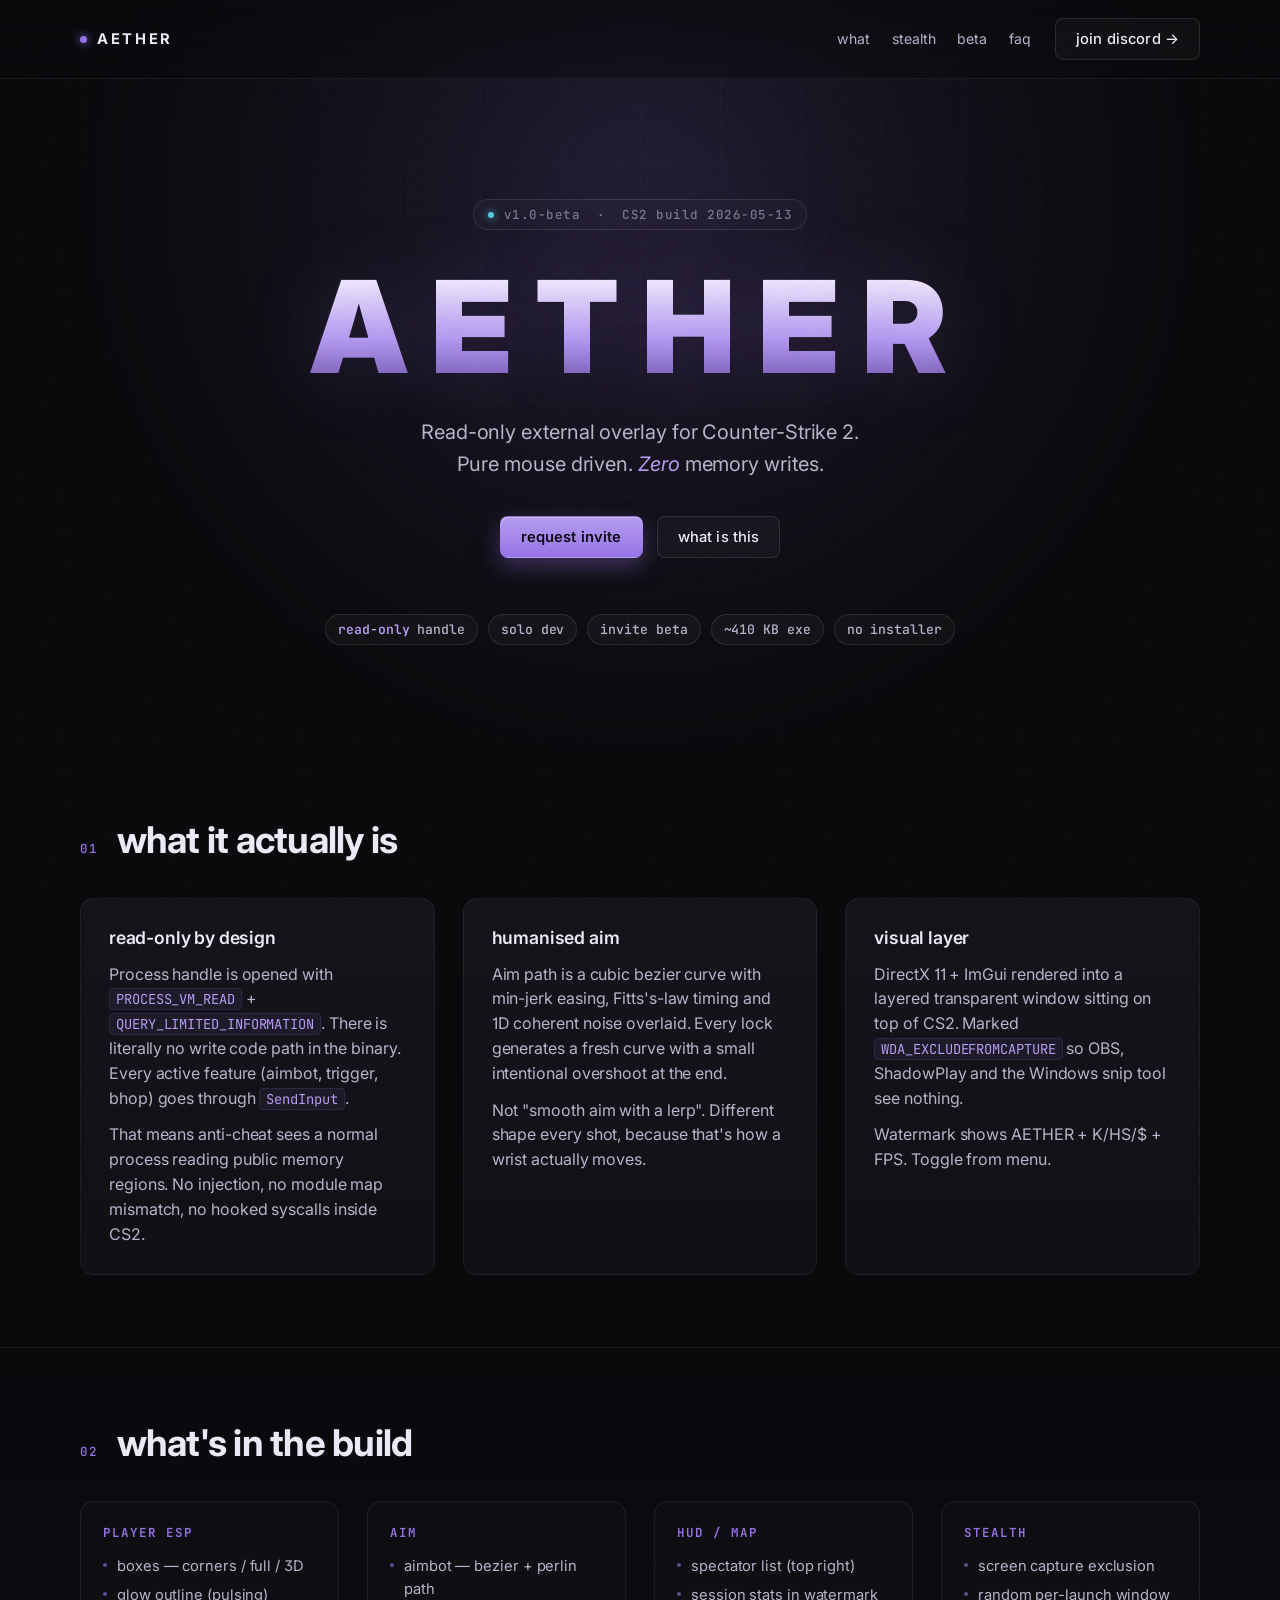
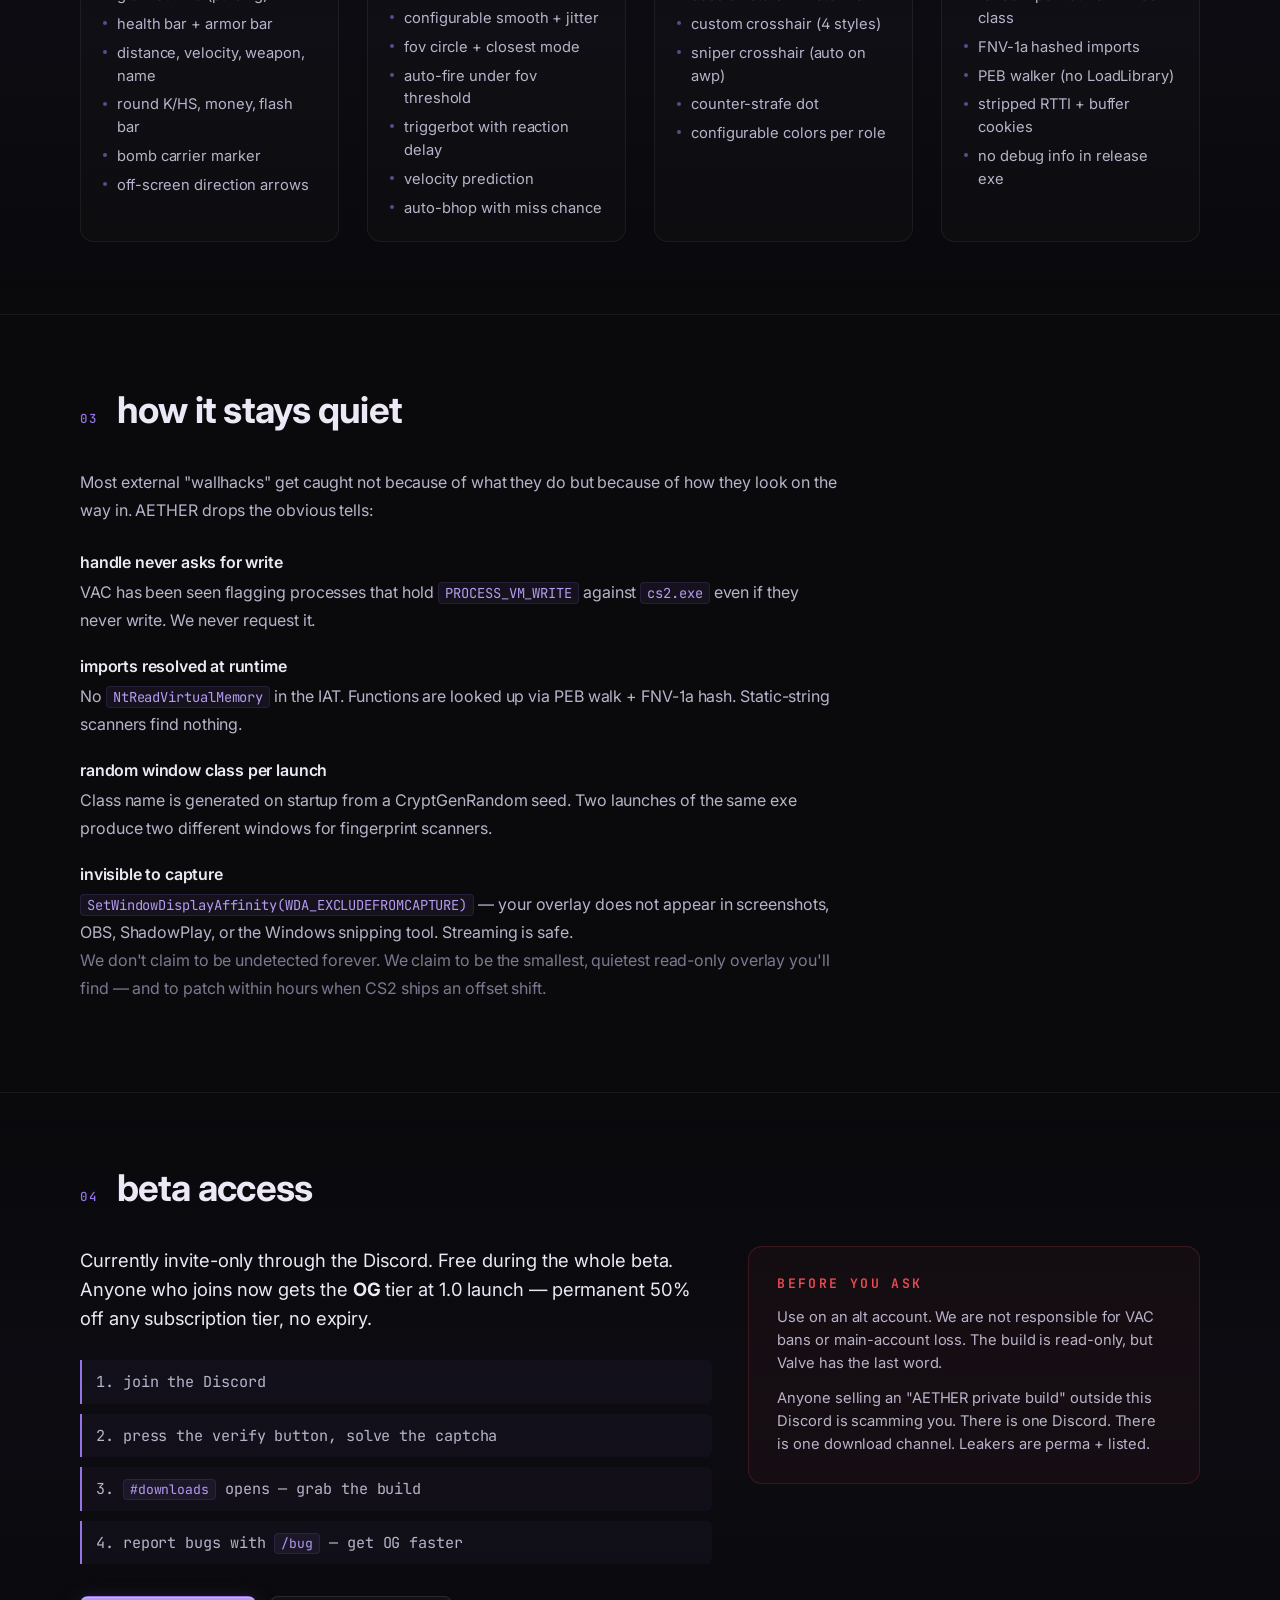
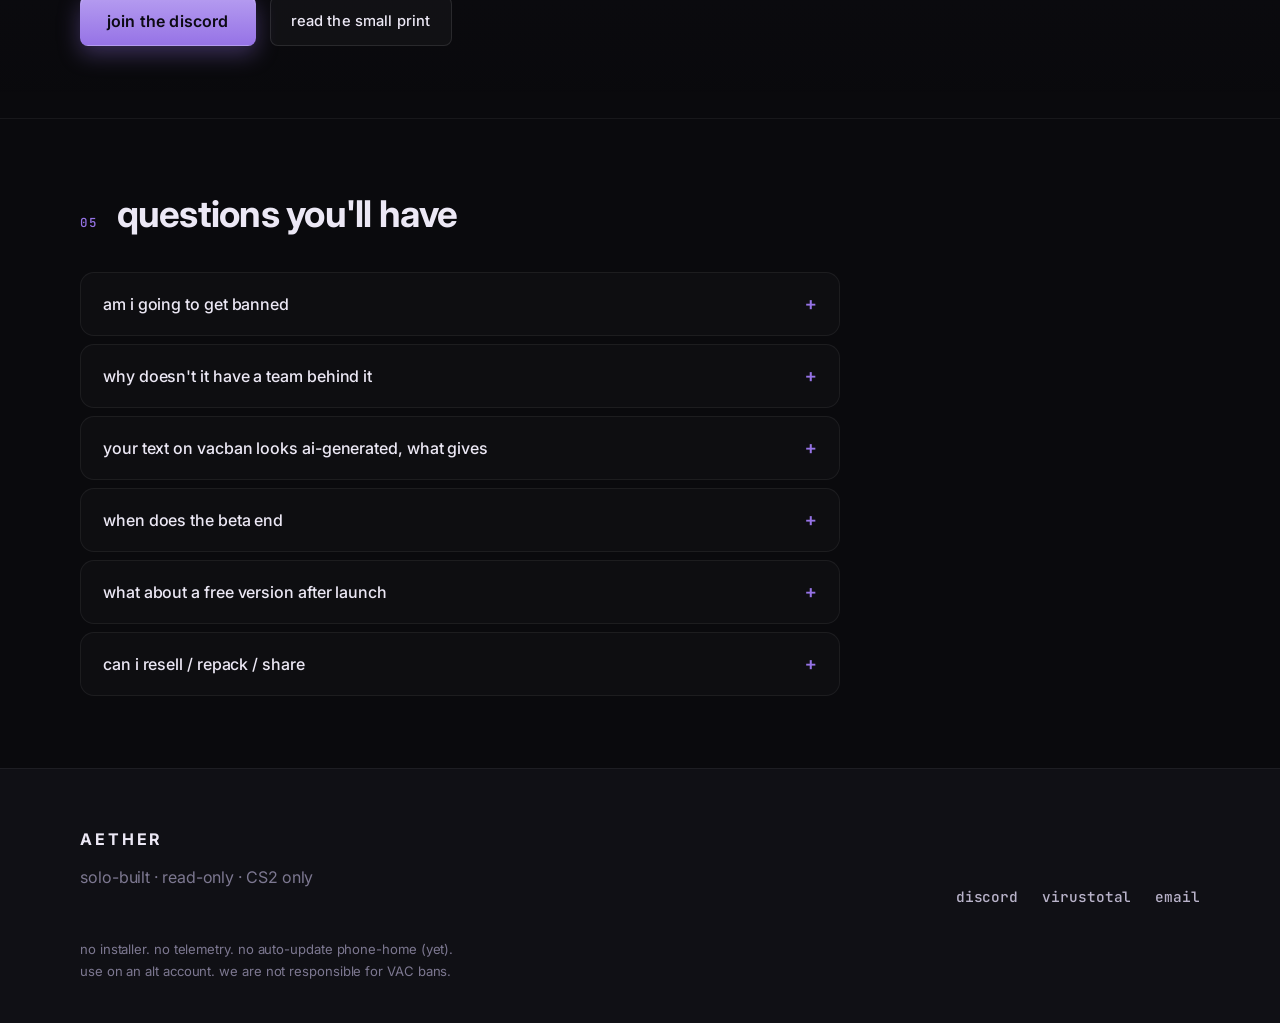
==== index.html @ 7acb659d "initial landing page" ====
<!doctype html>
<html lang="en">
<head>
  <meta charset="utf-8" />
  <meta name="viewport" content="width=device-width, initial-scale=1" />

  <title>AETHER — read-only CS2 overlay</title>
  <meta name="description" content="A read-only external overlay for Counter-Strike 2. Mouse-driven aim, zero memory writes. Solo-built, invite-only beta." />

  <!-- open graph -->
  <meta property="og:title" content="AETHER" />
  <meta property="og:description" content="Read-only CS2 overlay. Pure SendInput. Solo-built, invite beta." />
  <meta property="og:type" content="website" />
  <meta property="og:url" content="https://aetherr.site/" />
  <meta property="og:image" content="https://aetherr.site/assets/og.png" />
  <link rel="canonical" href="https://aetherr.site/" />

  <link rel="icon" href="assets/favicon.svg" type="image/svg+xml" />
  <link rel="preconnect" href="https://fonts.googleapis.com" />
  <link rel="preconnect" href="https://fonts.gstatic.com" crossorigin />
  <link href="https://fonts.googleapis.com/css2?family=Inter:wght@300;400;500;600;700;900&family=JetBrains+Mono:wght@400;500;700&display=swap" rel="stylesheet" />

  <link rel="stylesheet" href="style.css" />
</head>
<body>

<!-- ambient backdrop -->
<div class="bg" aria-hidden="true">
  <div class="bg__violet"></div>
  <div class="bg__noise"></div>
  <div class="bg__grid"></div>
</div>

<header class="nav">
  <a href="#top" class="nav__brand">
    <span class="nav__dot"></span>
    <span class="nav__name">AETHER</span>
  </a>
  <nav class="nav__links">
    <a href="#what">what</a>
    <a href="#stealth">stealth</a>
    <a href="#beta">beta</a>
    <a href="#faq">faq</a>
  </nav>
  <a class="btn btn--ghost nav__cta" href="#beta">join discord →</a>
</header>

<main>

<!-- ============================================================ HERO -->
<section id="top" class="hero">
  <div class="hero__inner">

    <p class="hero__kicker">
      <span class="pulse"></span> v1.0-beta &nbsp;·&nbsp; CS2 build 2026-05-13
    </p>

    <h1 class="hero__wordmark" aria-label="AETHER">
      <span>A</span><span>E</span><span>T</span><span>H</span><span>E</span><span>R</span>
    </h1>

    <p class="hero__tag">
      Read-only external overlay for Counter-Strike 2.<br/>
      Pure mouse driven. <em>Zero</em> memory writes.
    </p>

    <div class="hero__ctas">
      <a class="btn btn--primary" href="#beta">request invite</a>
      <a class="btn btn--ghost" href="#what">what is this</a>
    </div>

    <ul class="hero__chips" aria-label="quick facts">
      <li><b>read-only</b> handle</li>
      <li>solo dev</li>
      <li>invite beta</li>
      <li>~410 KB exe</li>
      <li>no installer</li>
    </ul>

  </div>
</section>


<!-- ============================================================ WHAT -->
<section id="what" class="section">
  <div class="section__head">
    <span class="section__num">01</span>
    <h2>what it actually is</h2>
  </div>

  <div class="grid grid--3">

    <article class="card">
      <h3>read-only by design</h3>
      <p>
        Process handle is opened with <code>PROCESS_VM_READ</code> +
        <code>QUERY_LIMITED_INFORMATION</code>. There is literally no
        write code path in the binary. Every active feature
        (aimbot, trigger, bhop) goes through <code>SendInput</code>.
      </p>
      <p class="muted">
        That means anti-cheat sees a normal process reading public
        memory regions. No injection, no module map mismatch, no
        hooked syscalls inside CS2.
      </p>
    </article>

    <article class="card">
      <h3>humanised aim</h3>
      <p>
        Aim path is a cubic bezier curve with min-jerk easing,
        Fitts's-law timing and 1D coherent noise overlaid. Every
        lock generates a fresh curve with a small intentional
        overshoot at the end.
      </p>
      <p class="muted">
        Not "smooth aim with a lerp". Different shape every shot,
        because that's how a wrist actually moves.
      </p>
    </article>

    <article class="card">
      <h3>visual layer</h3>
      <p>
        DirectX 11 + ImGui rendered into a layered transparent window
        sitting on top of CS2. Marked
        <code>WDA_EXCLUDEFROMCAPTURE</code> so OBS, ShadowPlay and
        the Windows snip tool see nothing.
      </p>
      <p class="muted">
        Watermark shows AETHER + K/HS/$ + FPS. Toggle from menu.
      </p>
    </article>

  </div>
</section>


<!-- ============================================================ FEATURES -->
<section class="section section--alt">
  <div class="section__head">
    <span class="section__num">02</span>
    <h2>what's in the build</h2>
  </div>

  <div class="features">

    <div class="feat-col">
      <h4>player esp</h4>
      <ul>
        <li>boxes — corners / full / 3D</li>
        <li>glow outline (pulsing)</li>
        <li>health bar + armor bar</li>
        <li>distance, velocity, weapon, name</li>
        <li>round K/HS, money, flash bar</li>
        <li>bomb carrier marker</li>
        <li>off-screen direction arrows</li>
      </ul>
    </div>

    <div class="feat-col">
      <h4>aim</h4>
      <ul>
        <li>aimbot — bezier + perlin path</li>
        <li>configurable smooth + jitter</li>
        <li>fov circle + closest mode</li>
        <li>auto-fire under fov threshold</li>
        <li>triggerbot with reaction delay</li>
        <li>velocity prediction</li>
        <li>auto-bhop with miss chance</li>
      </ul>
    </div>

    <div class="feat-col">
      <h4>hud / map</h4>
      <ul>
        <li>spectator list (top right)</li>
        <li>session stats in watermark</li>
        <li>custom crosshair (4 styles)</li>
        <li>sniper crosshair (auto on awp)</li>
        <li>counter-strafe dot</li>
        <li>configurable colors per role</li>
      </ul>
    </div>

    <div class="feat-col">
      <h4>stealth</h4>
      <ul>
        <li>screen capture exclusion</li>
        <li>random per-launch window class</li>
        <li>FNV-1a hashed imports</li>
        <li>PEB walker (no LoadLibrary)</li>
        <li>stripped RTTI + buffer cookies</li>
        <li>no debug info in release exe</li>
      </ul>
    </div>

  </div>
</section>


<!-- ============================================================ STEALTH -->
<section id="stealth" class="section">
  <div class="section__head">
    <span class="section__num">03</span>
    <h2>how it stays quiet</h2>
  </div>

  <div class="prose">
    <p>
      Most external "wallhacks" get caught not because of what they
      do but because of how they look on the way in. AETHER drops
      the obvious tells:
    </p>
    <dl>
      <dt>handle never asks for write</dt>
      <dd>
        VAC has been seen flagging processes that hold
        <code>PROCESS_VM_WRITE</code> against <code>cs2.exe</code>
        even if they never write. We never request it.
      </dd>

      <dt>imports resolved at runtime</dt>
      <dd>
        No <code>NtReadVirtualMemory</code> in the IAT. Functions
        are looked up via PEB walk + FNV-1a hash. Static-string
        scanners find nothing.
      </dd>

      <dt>random window class per launch</dt>
      <dd>
        Class name is generated on startup from a CryptGenRandom
        seed. Two launches of the same exe produce two different
        windows for fingerprint scanners.
      </dd>

      <dt>invisible to capture</dt>
      <dd>
        <code>SetWindowDisplayAffinity(WDA_EXCLUDEFROMCAPTURE)</code>
        — your overlay does not appear in screenshots, OBS,
        ShadowPlay, or the Windows snipping tool. Streaming is
        safe.
      </dd>
    </dl>
    <p class="muted">
      We don't claim to be undetected forever. We claim to be the
      smallest, quietest read-only overlay you'll find — and to
      patch within hours when CS2 ships an offset shift.
    </p>
  </div>
</section>


<!-- ============================================================ BETA -->
<section id="beta" class="section section--alt">
  <div class="section__head">
    <span class="section__num">04</span>
    <h2>beta access</h2>
  </div>

  <div class="beta">

    <div class="beta__copy">
      <p class="lede">
        Currently invite-only through the Discord. Free during the
        whole beta. Anyone who joins now gets the
        <b>OG</b> tier at 1.0 launch — permanent 50% off any
        subscription tier, no expiry.
      </p>

      <ul class="beta__how">
        <li>1. join the Discord</li>
        <li>2. press the verify button, solve the captcha</li>
        <li>3. <code>#downloads</code> opens — grab the build</li>
        <li>4. report bugs with <code>/bug</code> — get OG faster</li>
      </ul>

      <div class="beta__cta">
        <a class="btn btn--primary btn--lg" href="DISCORD_INVITE_URL">join the discord</a>
        <a class="btn btn--ghost" href="#faq">read the small print</a>
      </div>
    </div>

    <aside class="beta__notice">
      <h4>before you ask</h4>
      <p>
        Use on an alt account. We are not responsible for VAC bans
        or main-account loss. The build is read-only, but Valve has
        the last word.
      </p>
      <p class="muted">
        Anyone selling an "AETHER private build" outside this
        Discord is scamming you. There is one Discord. There is one
        download channel. Leakers are perma + listed.
      </p>
    </aside>

  </div>
</section>


<!-- ============================================================ FAQ -->
<section id="faq" class="section">
  <div class="section__head">
    <span class="section__num">05</span>
    <h2>questions you'll have</h2>
  </div>

  <div class="faq">

    <details>
      <summary>am i going to get banned</summary>
      <p>
        Maybe. AETHER is read-only and uses <code>SendInput</code>
        for active features, which is the lowest-risk approach
        available. There is no public-domain "guaranteed safe"
        overlay for CS2 because Valve does not publish their
        criteria. Use an alt. If you put your main on the line you
        accepted the risk.
      </p>
    </details>

    <details>
      <summary>why doesn't it have a team behind it</summary>
      <p>
        Because every cheat-ring with a team is also a cheat-ring
        with a leak surface. Nobody else has the source. Nobody
        else has the offsets. There is no support agent in another
        timezone re-uploading the binary to a Telegram channel for
        $5.
      </p>
    </details>

    <details>
      <summary>your text on vacban looks ai-generated, what gives</summary>
      <p>
        First draft of the listing was written with help from a
        language model and someone called it out, fairly. The
        actual code, offsets, render path and aim engine were
        hand-written. We rewrote the listing. We're not going to
        pretend we don't use tools — we just don't ship slop.
      </p>
    </details>

    <details>
      <summary>when does the beta end</summary>
      <p>
        When the build is stable across two consecutive CS2 patches
        with no critical bugs in <code>#bug-reports</code> for
        seven days. Best estimate: 4–6 weeks from now. Beta
        members get OG at launch and keep their seat.
      </p>
    </details>

    <details>
      <summary>what about a free version after launch</summary>
      <p>
        No free tier. The cost of doing this safely is paying for a
        single developer to actually update the build the day a
        patch lands. Free overlays are free because nobody's
        paying for anyone to update them, which is why they all
        get caught.
      </p>
    </details>

    <details>
      <summary>can i resell / repack / share</summary>
      <p>
        No. Per-customer watermarks (HWID + canary strings) ship
        with 1.0 — leaked builds will trace back to whoever
        bought the seat. During the free beta the deterrent is
        community: leak = perma + #wall-of-shame + your Steam URL
        publicly listed.
      </p>
    </details>

  </div>
</section>


</main>

<footer class="footer">
  <div class="footer__row">
    <div>
      <p class="footer__brand">AETHER</p>
      <p class="muted">solo-built · read-only · CS2 only</p>
    </div>
    <div class="footer__links">
      <a href="DISCORD_INVITE_URL">discord</a>
      <a href="VIRUSTOTAL_SCAN_URL">virustotal</a>
      <a href="mailto:CONTACT_EMAIL">email</a>
    </div>
  </div>
  <p class="footer__small">
    no installer. no telemetry. no auto-update phone-home (yet).<br/>
    <span class="muted">use on an alt account. we are not responsible for VAC bans.</span>
  </p>
</footer>

<script src="script.js" defer></script>
</body>
</html>
---- style.css ----
/* =============================================================
   AETHER landing — dark / phantom violet
   single-file css, no framework, no build step
   ============================================================= */

:root {
  --bg-0:      #0a0a0d;
  --bg-1:      #101015;
  --bg-2:      #14141b;
  --line:      rgba(255,255,255,.06);
  --line-2:    rgba(255,255,255,.10);

  --text:      #ece8f5;
  --text-2:    #b9b3ca;
  --text-3:    #7d7891;

  --accent:    #9673e6;     /* phantom violet — matches in-cheat palette */
  --accent-2:  #b59cf0;
  --accent-soft: rgba(150,115,230,.18);
  --cyan:      #5ac8dc;
  --warm:      #f0b464;
  --danger:    #f04b55;

  --radius:    14px;
  --radius-sm: 8px;

  --shadow-sm: 0 1px 2px rgba(0,0,0,.4);
  --shadow:    0 8px 24px rgba(0,0,0,.45), 0 1px 2px rgba(0,0,0,.6);
  --shadow-lg: 0 20px 60px rgba(0,0,0,.55);

  --w:         1120px;
  --gap:       28px;
  --gap-lg:    72px;

  --font-sans: 'Inter', system-ui, -apple-system, Segoe UI, sans-serif;
  --font-mono: 'JetBrains Mono', SFMono-Regular, Consolas, monospace;
}

/* =================================================== reset / base */
*, *::before, *::after { box-sizing: border-box; }
html { scroll-behavior: smooth; -webkit-text-size-adjust: 100%; }
body {
  margin: 0;
  background: var(--bg-0);
  color: var(--text);
  font: 16px/1.55 var(--font-sans);
  font-feature-settings: "ss01", "cv01";
  letter-spacing: -0.005em;
  overflow-x: hidden;
  min-height: 100vh;
}
img, svg { display: block; max-width: 100%; }
a { color: inherit; text-decoration: none; }
ul { padding: 0; margin: 0; list-style: none; }
code {
  font: 0.86em var(--font-mono);
  color: var(--accent-2);
  background: rgba(150,115,230,.08);
  padding: 1px 6px;
  border-radius: 4px;
  border: 1px solid rgba(150,115,230,.14);
}
em { font-style: italic; color: var(--accent-2); }
.muted { color: var(--text-3); }

/* =================================================== ambient bg */
.bg {
  position: fixed; inset: 0; pointer-events: none;
  z-index: 0; overflow: hidden;
}
.bg__violet {
  position: absolute;
  width: 1100px; height: 1100px;
  top: -350px; left: 50%;
  transform: translateX(-50%);
  background: radial-gradient(circle,
    rgba(150,115,230,.18) 0%,
    rgba(150,115,230,.05) 40%,
    transparent 70%);
  filter: blur(40px);
  animation: floatviolet 24s ease-in-out infinite;
}
@keyframes floatviolet {
  0%,100% { transform: translateX(-50%) translateY(0); }
  50%     { transform: translateX(-50%) translateY(40px); }
}
.bg__noise {
  position: absolute; inset: 0;
  background-image: url("data:image/svg+xml,%3Csvg xmlns='http://www.w3.org/2000/svg' width='240' height='240'%3E%3Cfilter id='n'%3E%3CfeTurbulence type='fractalNoise' baseFrequency='0.9' numOctaves='3' stitchTiles='stitch'/%3E%3CfeColorMatrix values='0 0 0 0 1, 0 0 0 0 1, 0 0 0 0 1, 0 0 0 0.5 0'/%3E%3C/filter%3E%3Crect width='100%25' height='100%25' filter='url(%23n)' opacity='0.45'/%3E%3C/svg%3E");
  opacity: 0.035;
  mix-blend-mode: overlay;
}
.bg__grid {
  position: absolute; inset: 0;
  background-image:
    linear-gradient(rgba(255,255,255,.025) 1px, transparent 1px),
    linear-gradient(90deg, rgba(255,255,255,.025) 1px, transparent 1px);
  background-size: 80px 80px;
  mask-image: radial-gradient(circle at 50% 0, black, transparent 70%);
  -webkit-mask-image: radial-gradient(circle at 50% 0, black, transparent 70%);
}

main { position: relative; z-index: 1; }

/* =================================================== nav */
.nav {
  position: sticky; top: 0;
  z-index: 50;
  display: flex; align-items: center; gap: 24px;
  padding: 18px max(20px, calc((100vw - var(--w)) / 2));
  backdrop-filter: blur(18px) saturate(1.1);
  -webkit-backdrop-filter: blur(18px) saturate(1.1);
  background: linear-gradient(180deg, rgba(10,10,13,.7), rgba(10,10,13,.45));
  border-bottom: 1px solid var(--line);
}
.nav__brand {
  display: inline-flex; align-items: center; gap: 10px;
  font-weight: 700; letter-spacing: 0.18em;
  font-size: 0.92rem;
}
.nav__dot {
  width: 7px; height: 7px;
  background: var(--accent);
  border-radius: 50%;
  box-shadow: 0 0 10px var(--accent);
  animation: pulse 2.4s ease-in-out infinite;
}
@keyframes pulse {
  0%,100% { opacity: 0.7; transform: scale(1); }
  50%     { opacity: 1; transform: scale(1.18); }
}
.nav__name { color: var(--text); }
.nav__links {
  display: flex; gap: 22px;
  margin-left: auto;
  font-size: 0.88rem;
  color: var(--text-2);
}
.nav__links a { transition: color .15s; }
.nav__links a:hover { color: var(--text); }
.nav__cta {
  font-size: 0.85rem;
  padding: 8px 14px;
}
@media (max-width: 720px) {
  .nav__links { display: none; }
}

/* =================================================== buttons */
.btn {
  display: inline-flex; align-items: center; justify-content: center;
  gap: 8px;
  padding: 11px 20px;
  border-radius: var(--radius-sm);
  font: 500 0.92rem var(--font-sans);
  letter-spacing: 0.01em;
  border: 1px solid transparent;
  cursor: pointer;
  transition: transform .12s ease, background .15s, border-color .15s, color .15s, box-shadow .2s;
  user-select: none;
}
.btn:active { transform: translateY(1px); }
.btn--primary {
  background: linear-gradient(180deg, var(--accent-2), var(--accent));
  color: #0c0a14;
  font-weight: 600;
  box-shadow:
    0 8px 22px rgba(150,115,230,.35),
    inset 0 1px 0 rgba(255,255,255,.25);
}
.btn--primary:hover {
  filter: brightness(1.06);
  box-shadow:
    0 10px 28px rgba(150,115,230,.5),
    inset 0 1px 0 rgba(255,255,255,.3);
}
.btn--ghost {
  background: rgba(255,255,255,.03);
  color: var(--text);
  border-color: var(--line-2);
}
.btn--ghost:hover {
  background: rgba(150,115,230,.08);
  border-color: rgba(150,115,230,.28);
}
.btn--lg { padding: 14px 26px; font-size: 1rem; }

/* =================================================== sections */
.section {
  padding: var(--gap-lg) max(20px, calc((100vw - var(--w)) / 2));
  position: relative;
}
.section--alt {
  background:
    linear-gradient(180deg, transparent, rgba(150,115,230,.025), transparent);
  border-top: 1px solid var(--line);
  border-bottom: 1px solid var(--line);
}
.section__head {
  display: flex; align-items: baseline; gap: 18px;
  margin-bottom: 36px;
}
.section__num {
  font: 500 0.78rem var(--font-mono);
  color: var(--accent);
  letter-spacing: 0.18em;
}
.section h2 {
  margin: 0;
  font: 700 clamp(1.6rem, 3vw, 2.3rem) var(--font-sans);
  letter-spacing: -0.02em;
  color: var(--text);
}

/* =================================================== HERO */
.hero {
  padding: 120px max(20px, calc((100vw - var(--w)) / 2)) 100px;
  text-align: center;
  position: relative;
}
.hero__inner { max-width: 880px; margin: 0 auto; }
.hero__kicker {
  display: inline-flex; align-items: center; gap: 10px;
  font: 500 0.78rem var(--font-mono);
  color: var(--text-3);
  letter-spacing: 0.12em;
  padding: 6px 14px;
  border: 1px solid var(--line-2);
  border-radius: 999px;
  background: rgba(255,255,255,.02);
  margin: 0 0 36px;
}
.pulse {
  width: 6px; height: 6px; border-radius: 50%;
  background: var(--cyan);
  box-shadow: 0 0 8px var(--cyan);
  animation: pulse 1.8s ease-in-out infinite;
}

.hero__wordmark {
  font: 900 clamp(3.2rem, 11vw, 8rem) var(--font-sans);
  letter-spacing: 0.18em;
  margin: 0 0 28px;
  line-height: 0.95;
  background: linear-gradient(180deg, #fff 0%, #b59cf0 60%, #6e54a8 100%);
  -webkit-background-clip: text;
  background-clip: text;
  color: transparent;
  text-shadow: 0 0 80px rgba(150,115,230,.2);
}
.hero__wordmark span {
  display: inline-block;
  animation: floatchar 6s ease-in-out infinite;
}
.hero__wordmark span:nth-child(1) { animation-delay: 0s; }
.hero__wordmark span:nth-child(2) { animation-delay: .12s; }
.hero__wordmark span:nth-child(3) { animation-delay: .24s; }
.hero__wordmark span:nth-child(4) { animation-delay: .36s; }
.hero__wordmark span:nth-child(5) { animation-delay: .48s; }
.hero__wordmark span:nth-child(6) { animation-delay: .60s; }
@keyframes floatchar {
  0%,100% { transform: translateY(0); }
  50%     { transform: translateY(-4px); }
}

.hero__tag {
  font: 400 clamp(1.05rem, 1.6vw, 1.25rem) var(--font-sans);
  color: var(--text-2);
  max-width: 540px;
  margin: 0 auto 36px;
  line-height: 1.6;
}

.hero__ctas {
  display: flex; justify-content: center; gap: 14px;
  flex-wrap: wrap;
  margin-bottom: 56px;
}

.hero__chips {
  display: flex; flex-wrap: wrap; gap: 10px;
  justify-content: center;
  font: 500 0.82rem var(--font-mono);
}
.hero__chips li {
  padding: 6px 12px;
  background: rgba(255,255,255,.03);
  border: 1px solid var(--line-2);
  border-radius: 999px;
  color: var(--text-2);
}
.hero__chips b { color: var(--accent-2); font-weight: 600; }

/* =================================================== grid + cards */
.grid {
  display: grid;
  gap: var(--gap);
}
.grid--3 {
  grid-template-columns: repeat(auto-fit, minmax(280px, 1fr));
}

.card {
  padding: 28px;
  background: linear-gradient(180deg, var(--bg-2), var(--bg-1));
  border: 1px solid var(--line);
  border-radius: var(--radius);
  transition: transform .25s, border-color .25s, box-shadow .25s;
  position: relative;
  overflow: hidden;
}
.card::before {
  content: "";
  position: absolute; inset: 0;
  background: radial-gradient(400px circle at var(--mx, 50%) var(--my, 0),
    rgba(150,115,230,.08), transparent 50%);
  opacity: 0;
  transition: opacity .25s;
  pointer-events: none;
}
.card:hover {
  transform: translateY(-2px);
  border-color: rgba(150,115,230,.22);
  box-shadow: var(--shadow);
}
.card:hover::before { opacity: 1; }
.card h3 {
  margin: 0 0 14px;
  font: 600 1.1rem var(--font-sans);
  letter-spacing: -0.01em;
}
.card p { margin: 0 0 12px; color: var(--text-2); }
.card p:last-child { margin-bottom: 0; }

/* =================================================== features 4-col */
.features {
  display: grid;
  grid-template-columns: repeat(auto-fit, minmax(220px, 1fr));
  gap: var(--gap);
}
.feat-col {
  padding: 22px;
  background: rgba(255,255,255,.015);
  border: 1px solid var(--line);
  border-radius: var(--radius);
}
.feat-col h4 {
  margin: 0 0 14px;
  font: 600 0.78rem var(--font-mono);
  text-transform: uppercase;
  letter-spacing: 0.16em;
  color: var(--accent);
}
.feat-col ul { display: flex; flex-direction: column; gap: 6px; }
.feat-col li {
  font-size: 0.92rem;
  color: var(--text-2);
  padding-left: 14px;
  position: relative;
}
.feat-col li::before {
  content: ""; position: absolute;
  left: 0; top: 0.55em;
  width: 4px; height: 4px;
  background: var(--accent);
  border-radius: 50%;
  opacity: 0.6;
}

/* =================================================== prose / dl */
.prose {
  max-width: 760px;
  font-size: 1rem;
  color: var(--text-2);
  line-height: 1.75;
}
.prose p { margin: 0 0 18px; }
.prose dl { margin: 28px 0 0; }
.prose dt {
  margin-top: 22px;
  font: 600 1rem var(--font-sans);
  color: var(--text);
  letter-spacing: -0.01em;
}
.prose dd { margin: 6px 0 0; padding-left: 0; }

/* =================================================== beta */
.beta {
  display: grid;
  grid-template-columns: 1.4fr 1fr;
  gap: 36px;
  align-items: start;
}
@media (max-width: 820px) {
  .beta { grid-template-columns: 1fr; }
}
.beta__copy { padding: 0; }
.beta .lede {
  font: 400 1.15rem var(--font-sans);
  color: var(--text);
  margin: 0 0 28px;
  line-height: 1.55;
}
.beta__how {
  display: flex; flex-direction: column; gap: 10px;
  margin: 0 0 32px;
  font-family: var(--font-mono);
  font-size: 0.95rem;
  color: var(--text-2);
}
.beta__how li {
  padding: 10px 14px;
  border-left: 2px solid var(--accent);
  background: rgba(150,115,230,.04);
  border-radius: 0 6px 6px 0;
}
.beta__cta { display: flex; gap: 14px; flex-wrap: wrap; }

.beta__notice {
  padding: 28px;
  background: rgba(240,75,85,.04);
  border: 1px solid rgba(240,75,85,.18);
  border-radius: var(--radius);
}
.beta__notice h4 {
  margin: 0 0 14px;
  font: 600 0.82rem var(--font-mono);
  text-transform: uppercase;
  letter-spacing: 0.18em;
  color: var(--danger);
}
.beta__notice p { margin: 0 0 12px; color: var(--text-2); font-size: 0.92rem; }
.beta__notice p:last-child { margin: 0; }

/* =================================================== faq */
.faq {
  max-width: 760px;
  display: flex; flex-direction: column;
  gap: 8px;
}
.faq details {
  background: rgba(255,255,255,.018);
  border: 1px solid var(--line);
  border-radius: var(--radius);
  overflow: hidden;
  transition: border-color .15s;
}
.faq details[open] { border-color: rgba(150,115,230,.25); }
.faq summary {
  padding: 18px 22px;
  cursor: pointer;
  font: 500 1rem var(--font-sans);
  list-style: none;
  display: flex; justify-content: space-between; align-items: center;
  color: var(--text);
  transition: background .15s;
}
.faq summary::-webkit-details-marker { display: none; }
.faq summary:hover { background: rgba(150,115,230,.04); }
.faq summary::after {
  content: "+";
  font-family: var(--font-mono);
  color: var(--accent);
  font-size: 1.2rem;
  transition: transform .2s;
}
.faq details[open] summary::after { transform: rotate(45deg); }
.faq details p {
  padding: 0 22px 20px;
  color: var(--text-2);
  margin: 0;
  font-size: 0.95rem;
  line-height: 1.7;
}

/* =================================================== footer */
.footer {
  padding: 60px max(20px, calc((100vw - var(--w)) / 2)) 40px;
  border-top: 1px solid var(--line);
  background: var(--bg-1);
  position: relative;
  z-index: 1;
}
.footer__row {
  display: flex; justify-content: space-between;
  align-items: end;
  gap: 24px;
  flex-wrap: wrap;
  margin-bottom: 32px;
}
.footer__brand {
  font: 700 1rem var(--font-sans);
  letter-spacing: 0.18em;
  margin: 0 0 4px;
}
.footer__links {
  display: flex; gap: 24px;
  font: 500 0.9rem var(--font-mono);
}
.footer__links a {
  color: var(--text-2);
  transition: color .15s;
}
.footer__links a:hover { color: var(--accent-2); }
.footer__small {
  margin: 0;
  font-size: 0.82rem;
  color: var(--text-3);
  line-height: 1.7;
}

/* =================================================== reveal-on-scroll */
@media (prefers-reduced-motion: no-preference) {
  .card,
  .feat-col,
  .faq details,
  .beta__notice,
  .beta__copy {
    opacity: 0;
    transform: translateY(14px);
    transition: opacity .6s ease, transform .6s ease;
  }
  .is-in {
    opacity: 1 !important;
    transform: none !important;
  }
}
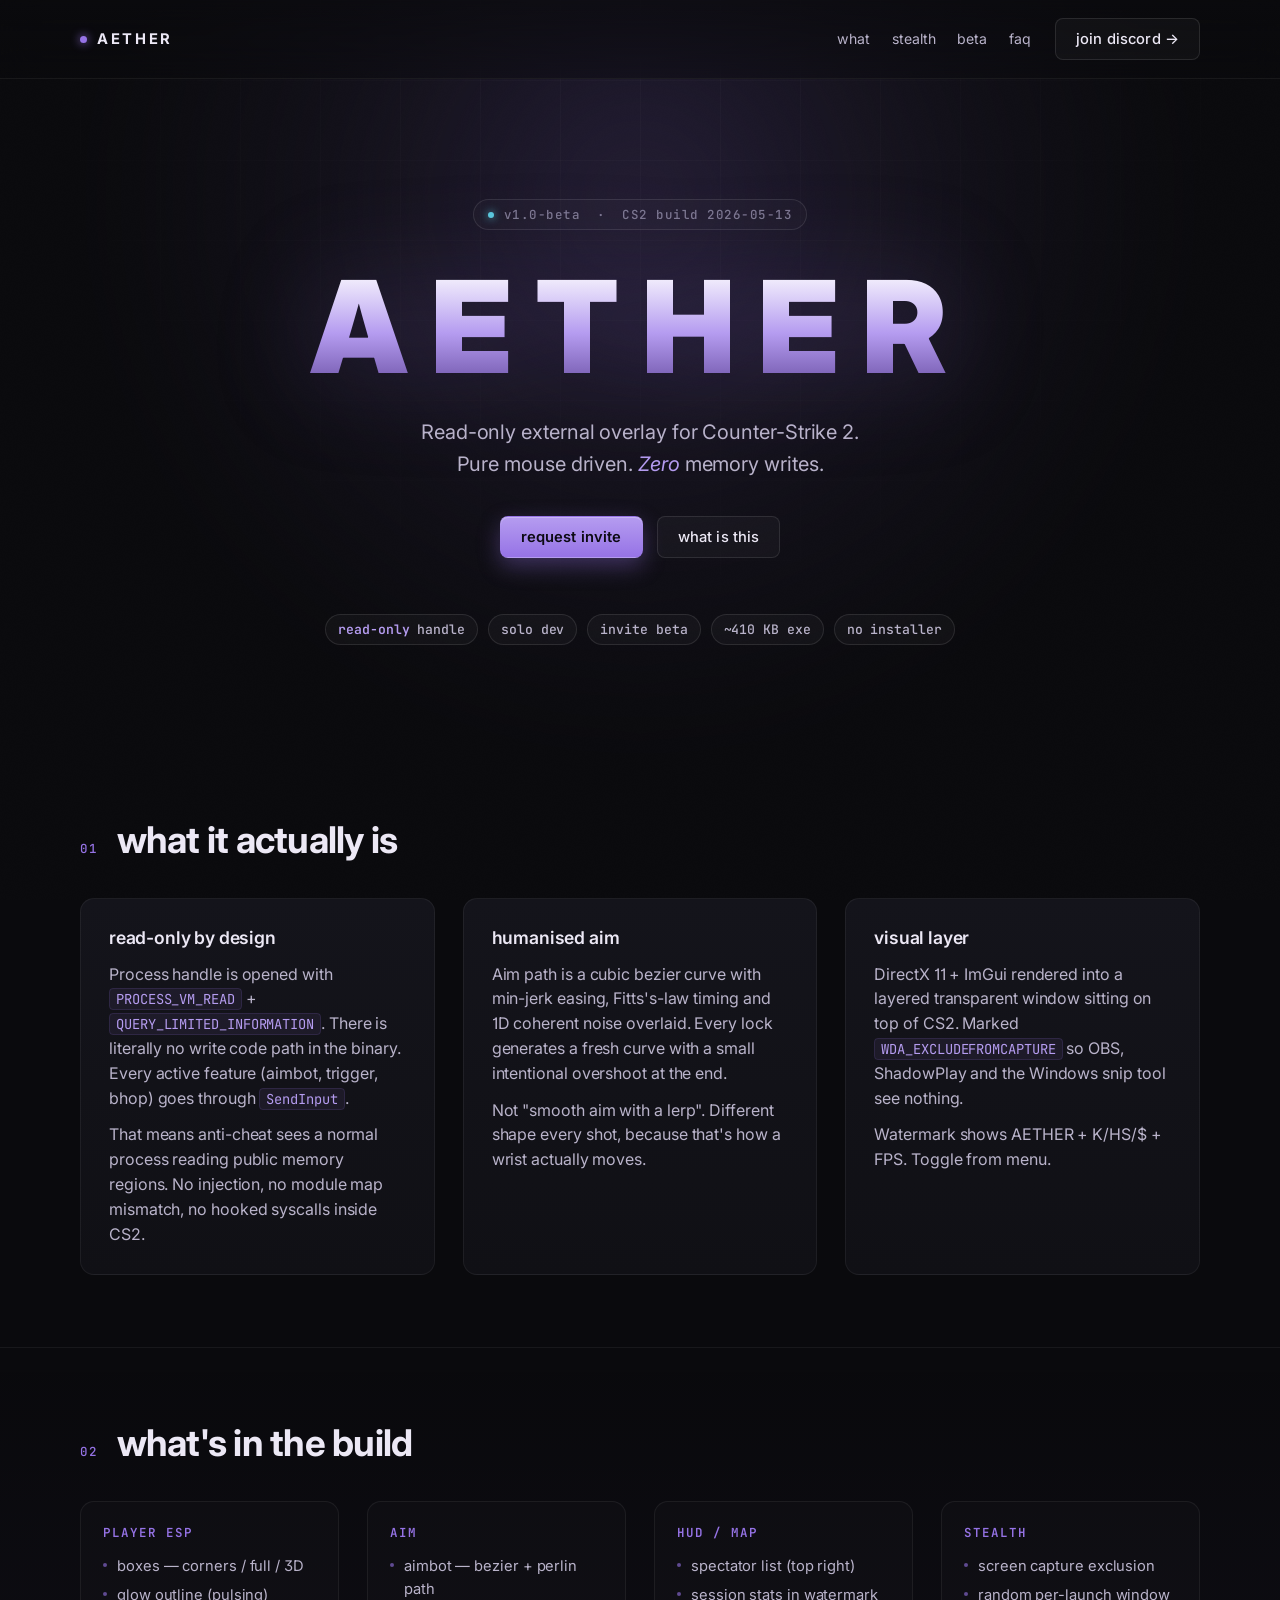
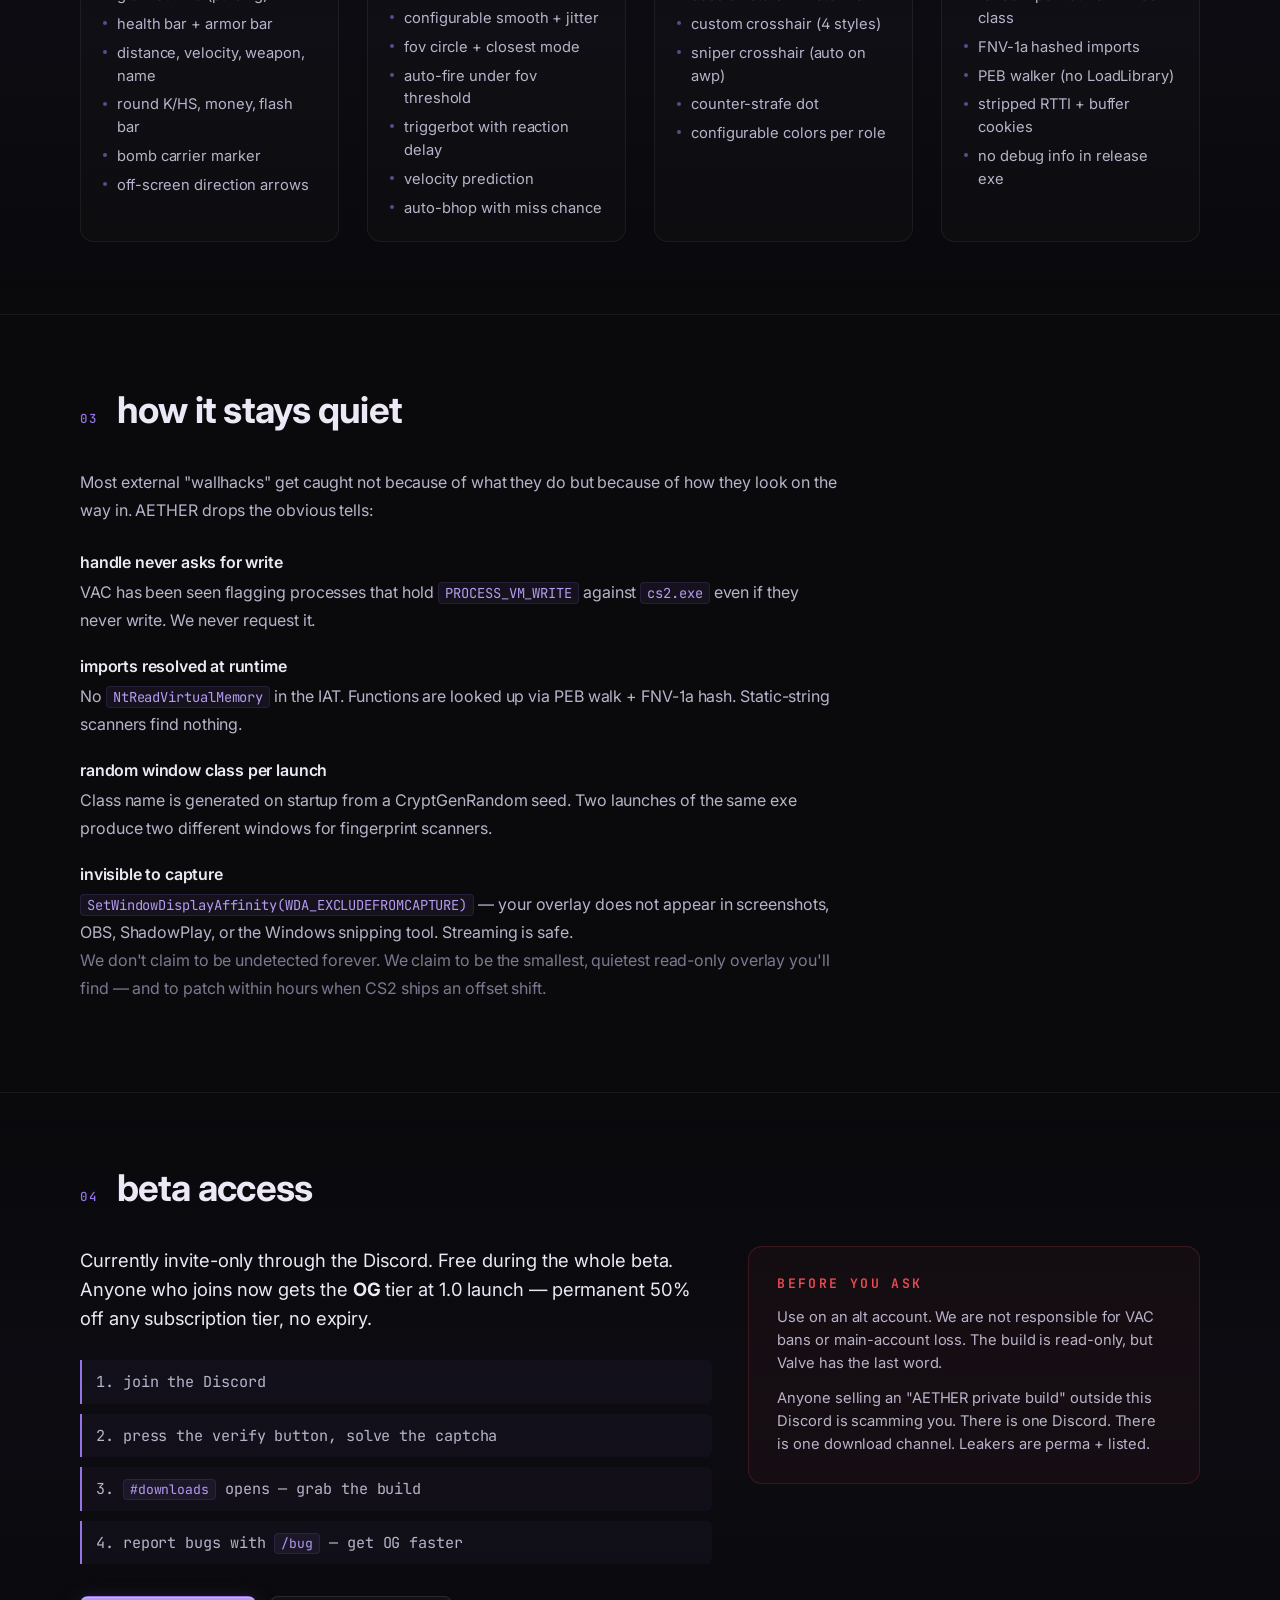
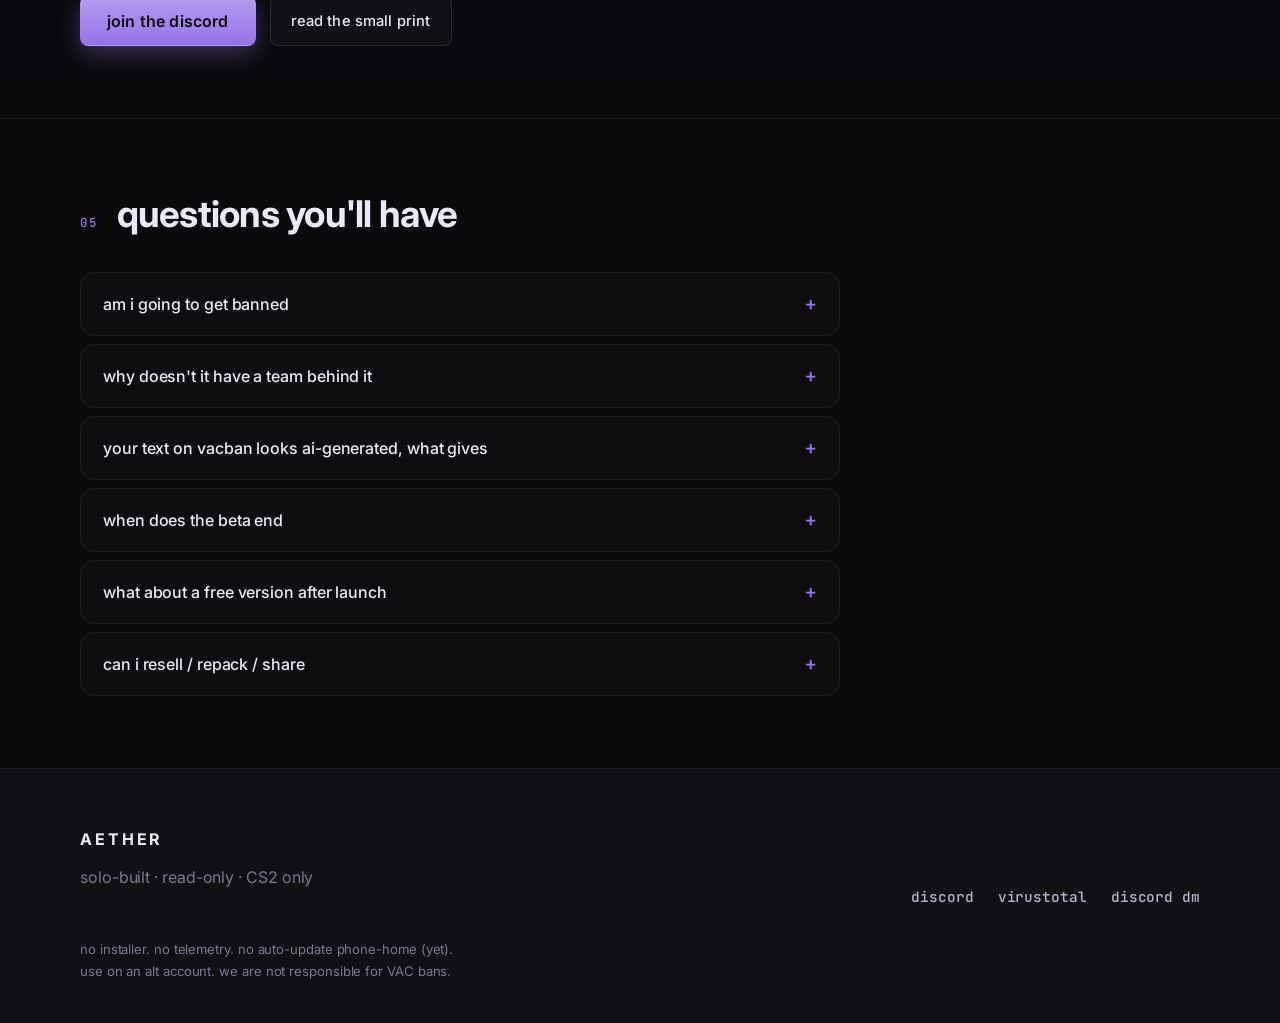
==== commit bcbe95e1: "fix wordmark gradient + fill discord/vt placeholders" ====
--- a/index.html
+++ b/index.html
@@ -276,7 +276,7 @@
       </ul>
 
       <div class="beta__cta">
-        <a class="btn btn--primary btn--lg" href="DISCORD_INVITE_URL">join the discord</a>
+        <a class="btn btn--primary btn--lg" href="https://discord.gg/yrNSvceedx">join the discord</a>
         <a class="btn btn--ghost" href="#faq">read the small print</a>
       </div>
     </div>
@@ -387,9 +387,9 @@
       <p class="muted">solo-built · read-only · CS2 only</p>
     </div>
     <div class="footer__links">
-      <a href="DISCORD_INVITE_URL">discord</a>
-      <a href="VIRUSTOTAL_SCAN_URL">virustotal</a>
-      <a href="mailto:CONTACT_EMAIL">email</a>
+      <a href="https://discord.gg/yrNSvceedx">discord</a>
+      <a href="https://www.virustotal.com/gui/file/6156adafe0cb12a07d87f3aa9d11b6fa22a03e123e887a662e5951a39aacc93d">virustotal</a>
+      <a href="https://discord.gg/yrNSvceedx">discord dm</a>
     </div>
   </div>
   <p class="footer__small">
--- a/style.css
+++ b/style.css
@@ -242,15 +242,19 @@
   letter-spacing: 0.18em;
   margin: 0 0 28px;
   line-height: 0.95;
-  background: linear-gradient(180deg, #fff 0%, #b59cf0 60%, #6e54a8 100%);
-  -webkit-background-clip: text;
-  background-clip: text;
-  color: transparent;
-  text-shadow: 0 0 80px rgba(150,115,230,.2);
+  /* gradient on the parent — used by the spans via clip below */
+  filter: drop-shadow(0 0 50px rgba(150,115,230,.25));
 }
 .hero__wordmark span {
   display: inline-block;
   animation: floatchar 6s ease-in-out infinite;
+  /* per-span gradient text — has to be on the span itself because
+     background-clip:text does not inherit through inline-block children */
+  background-image: linear-gradient(180deg, #fff 0%, #b59cf0 55%, #6e54a8 100%);
+  -webkit-background-clip: text;
+          background-clip: text;
+  -webkit-text-fill-color: transparent;
+          color: transparent;
 }
 .hero__wordmark span:nth-child(1) { animation-delay: 0s; }
 .hero__wordmark span:nth-child(2) { animation-delay: .12s; }
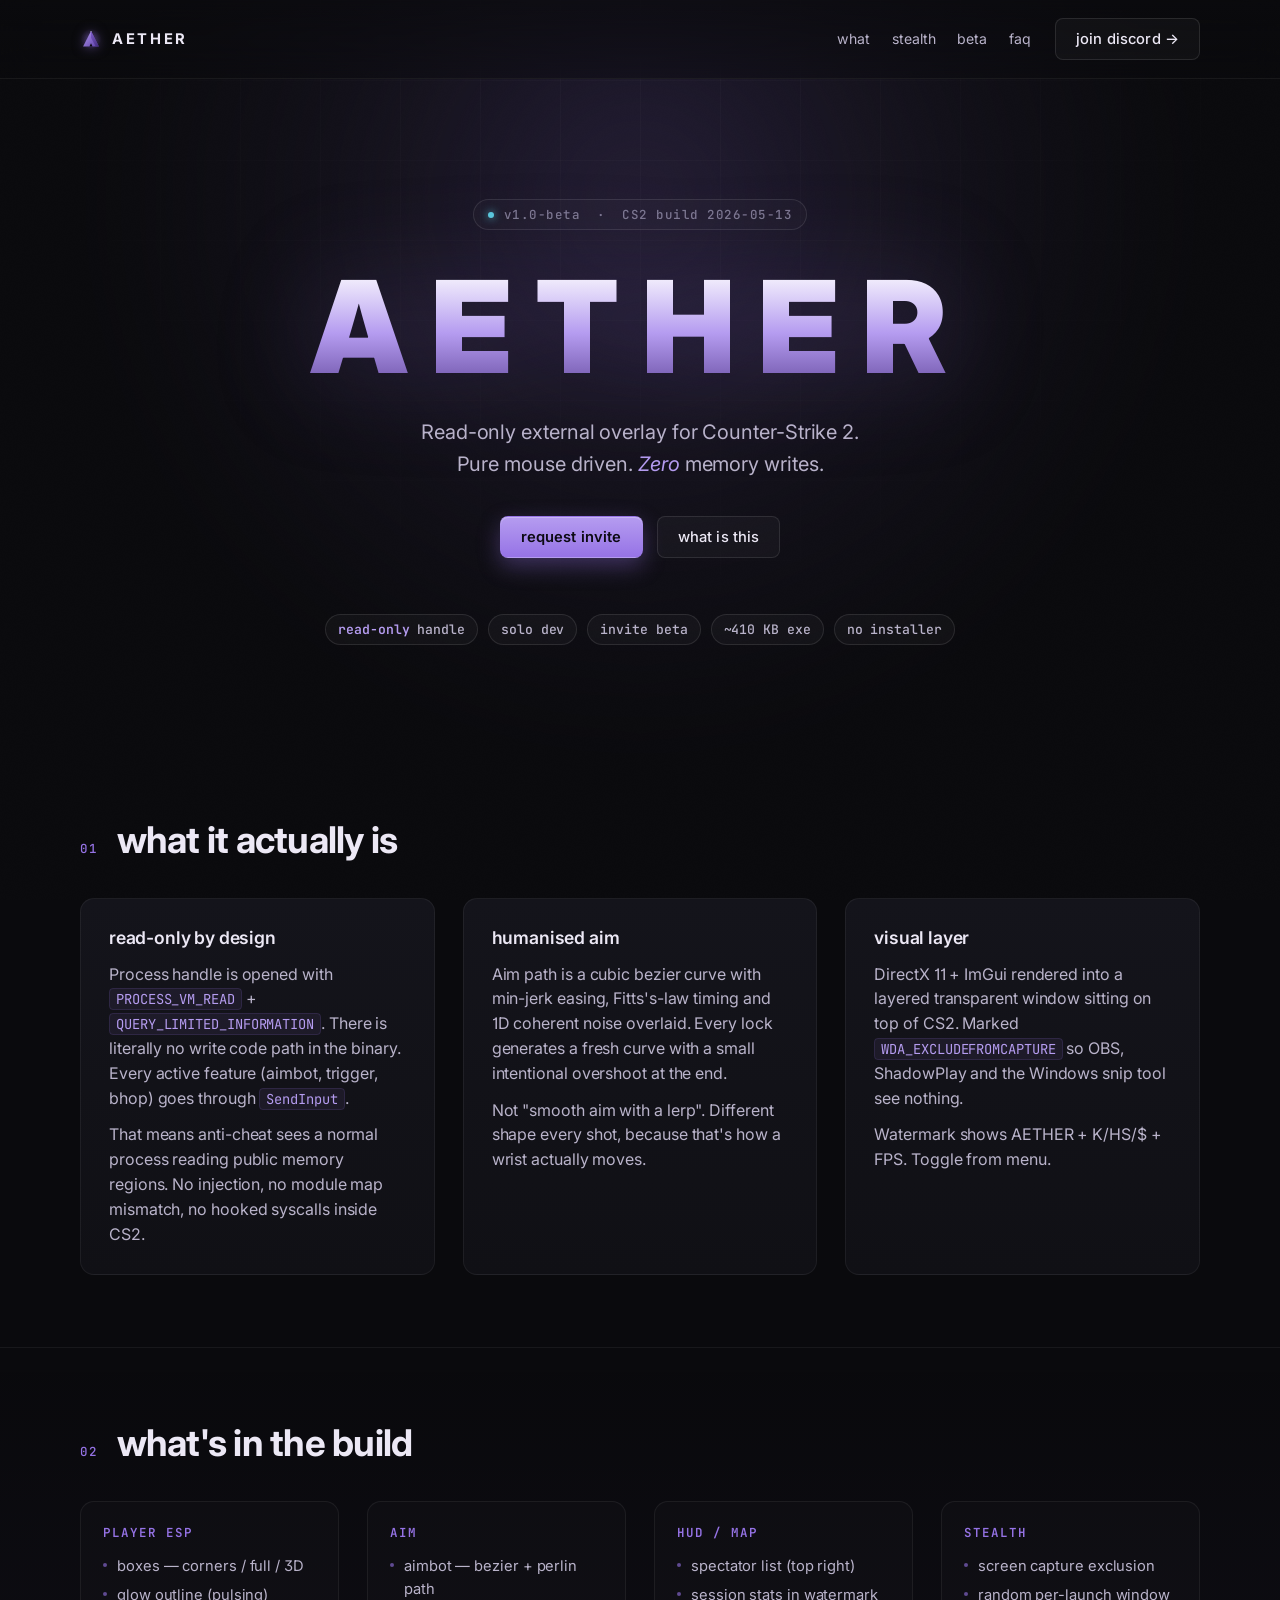
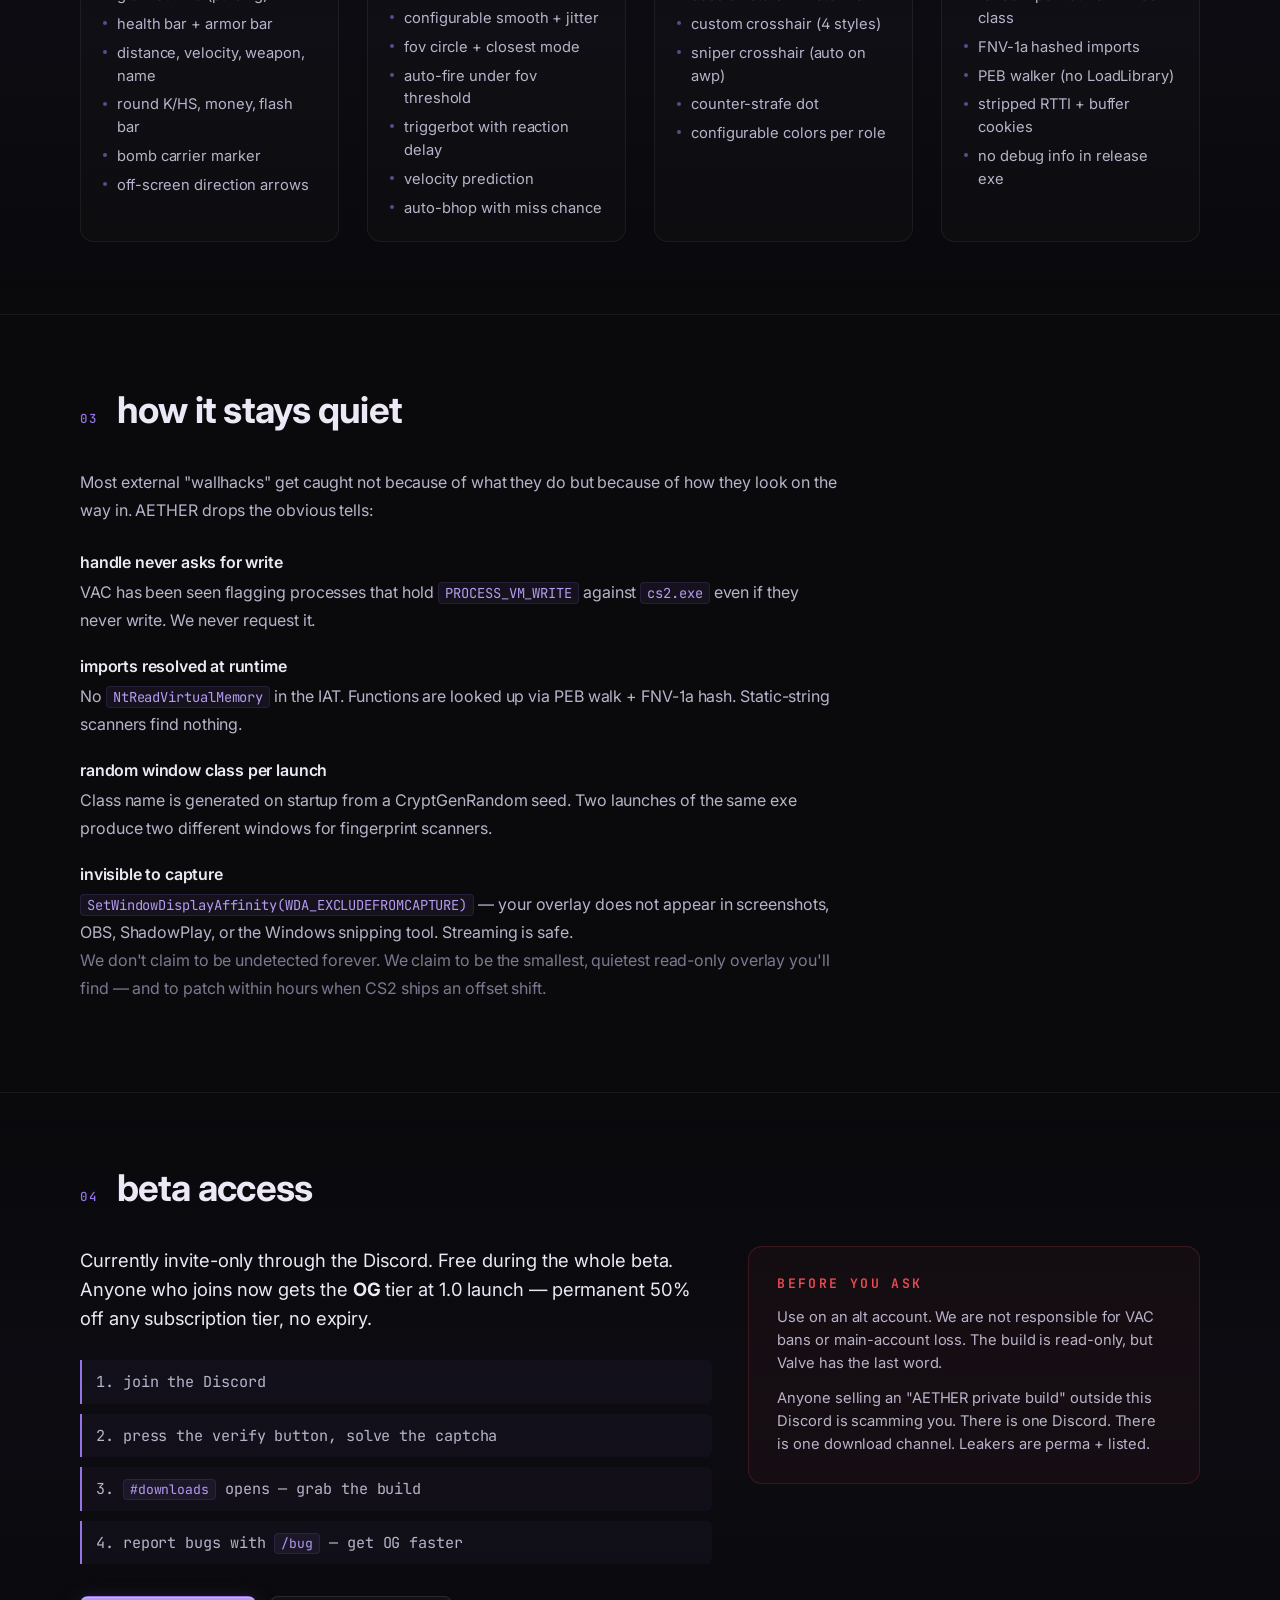
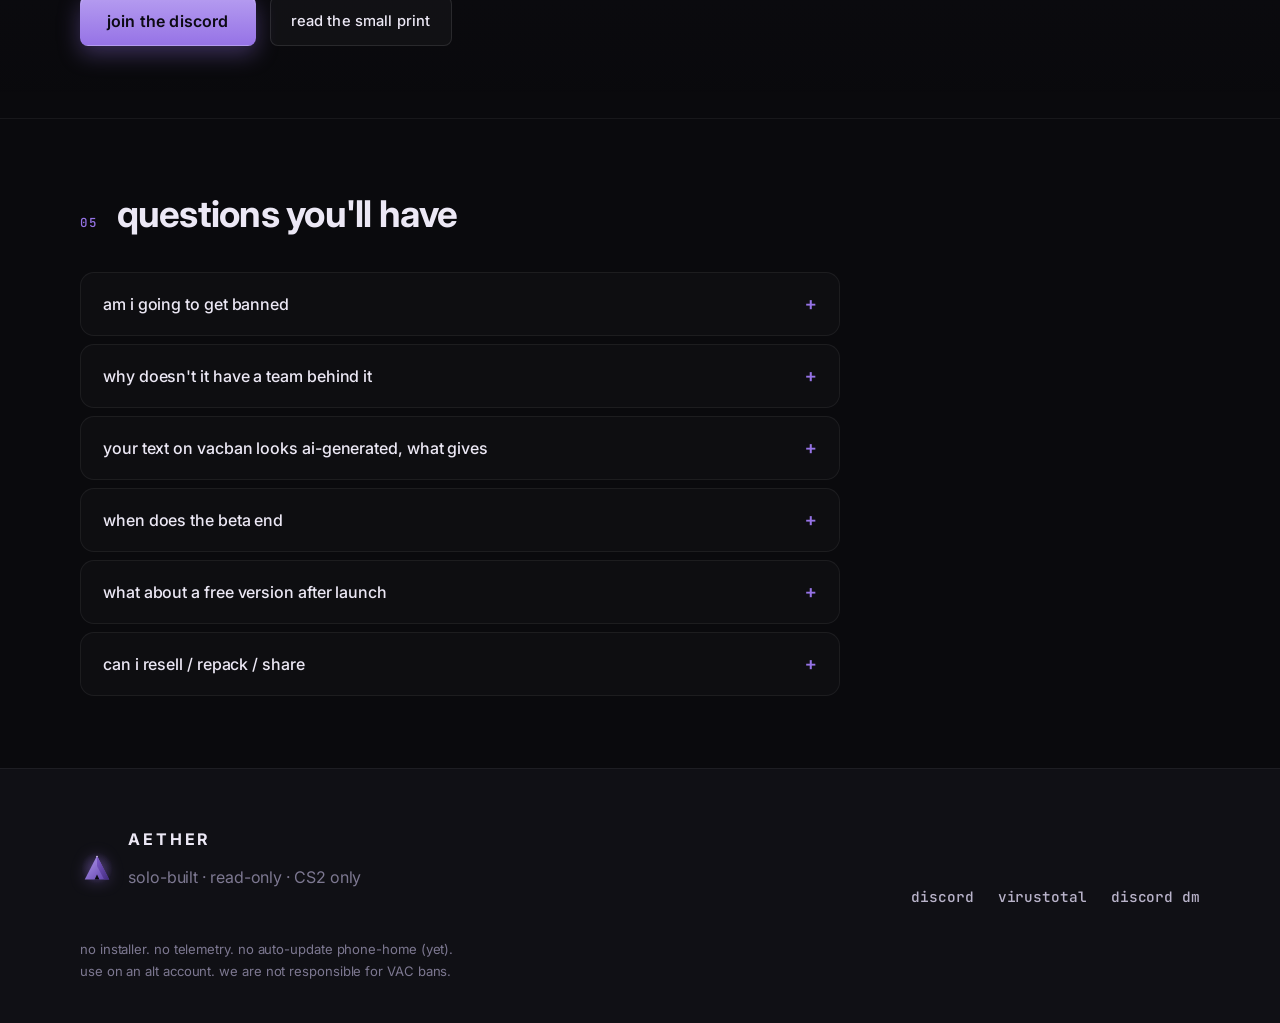
==== commit fc3c724e: "add Sigma logo (favicon, nav, footer) + OG image + rasterize tool" ====
--- a/index.html
+++ b/index.html
@@ -33,7 +33,7 @@
 
 <header class="nav">
   <a href="#top" class="nav__brand">
-    <span class="nav__dot"></span>
+    <img src="assets/logo.svg" class="nav__logo" alt="" width="22" height="22">
     <span class="nav__name">AETHER</span>
   </a>
   <nav class="nav__links">
@@ -382,9 +382,12 @@
 
 <footer class="footer">
   <div class="footer__row">
-    <div>
-      <p class="footer__brand">AETHER</p>
-      <p class="muted">solo-built · read-only · CS2 only</p>
+    <div class="footer__brand-block">
+      <img src="assets/logo.svg" class="footer__logo" alt="AETHER" width="34" height="34">
+      <div>
+        <p class="footer__brand">AETHER</p>
+        <p class="muted">solo-built · read-only · CS2 only</p>
+      </div>
     </div>
     <div class="footer__links">
       <a href="https://discord.gg/yrNSvceedx">discord</a>
--- a/style.css
+++ b/style.css
@@ -125,6 +125,15 @@
   box-shadow: 0 0 10px var(--accent);
   animation: pulse 2.4s ease-in-out infinite;
 }
+.nav__logo {
+  display: block;
+  filter: drop-shadow(0 0 6px rgba(150,115,230,.5));
+  transition: transform .25s ease, filter .25s ease;
+}
+.nav__brand:hover .nav__logo {
+  transform: rotate(-6deg) scale(1.06);
+  filter: drop-shadow(0 0 10px rgba(150,115,230,.7));
+}
 @keyframes pulse {
   0%,100% { opacity: 0.7; transform: scale(1); }
   50%     { opacity: 1; transform: scale(1.18); }
@@ -491,6 +500,15 @@
   gap: 24px;
   flex-wrap: wrap;
   margin-bottom: 32px;
+}
+.footer__brand-block {
+  display: flex;
+  align-items: center;
+  gap: 14px;
+}
+.footer__logo {
+  display: block;
+  filter: drop-shadow(0 0 8px rgba(150,115,230,.4));
 }
 .footer__brand {
   font: 700 1rem var(--font-sans);
